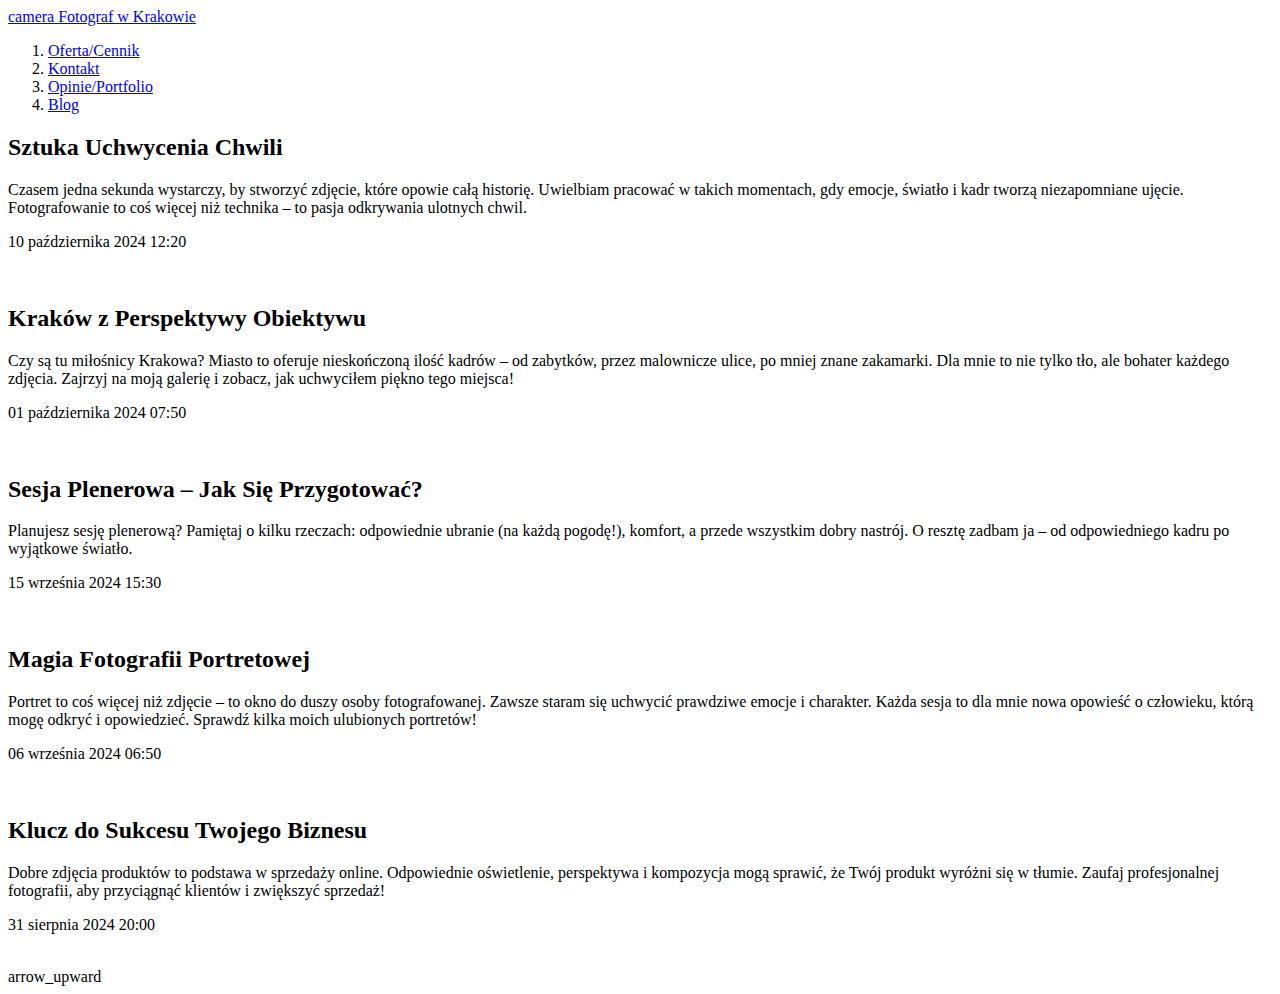
==== blog.html @ 7c650777 "Określenie struktury podstron" ====
<!DOCTYPE html>
<html lang="en">
<head>
    <meta charset="UTF-8">
    <meta name="viewport" content="width=device-width, initial-scale=1.0">
    <meta name="description" content="">
    <meta http-equiv="X-UA-Compatible" content="ie=edge">
    <meta name="keywords" content="">
    <meta name="author" content="">
    <meta name="robots" content="index, follow">
    <meta name="theme-color" content="">
    <title>Fotograf w Krakowie - Sztuka uchwycenia chwili</title>
    <link rel="stylesheet" href="main.css">
</head>
<body>
    <div class="container">
        <header>
            <a href="index.html" class="header link">
                <span class="icon">camera</span>
                <span class="title open-sans-semibold">Fotograf w Krakowie</span>
            </a>
        </header>
        <nav class="menu">
            <ol>
                <li class="item">
                    <a href="cennik.html" class="link">Oferta/Cennik</a>
                </li>
                <li class="item">
                    <a href="kontakt.html" class="link">Kontakt</a>
                </li>
                <li class="item">
                    <a href="opinie.html" class="link">Opinie/Portfolio</a>
                </li>
                <li class="item">
                    <a href="blog.html" class="link">Blog</a>
                </li>
            </ol>
        </nav>
        <main>
            <section class="post">
                <h2 class="subheading">Sztuka Uchwycenia Chwili</h2>
                <p class="text">Czasem jedna sekunda wystarczy, by stworzyć zdjęcie, które opowie całą historię. Uwielbiam 
                pracować w takich momentach, gdy emocje, światło i kadr tworzą niezapomniane ujęcie. Fotografowanie to coś 
                więcej niż technika – to pasja odkrywania ulotnych chwil.</p>
                <p class="timestamp">
                    <span class="date">10 października 2024</span>
                    <span class="time">12:20</span>
                </p>
                <img src="" alt="" class="photo">
            </section>
            <section class="post">
                <h2 class="subheading">Kraków z Perspektywy Obiektywu</h2>
                <p class="text">Czy są tu miłośnicy Krakowa? Miasto to oferuje nieskończoną ilość kadrów – od zabytków, przez
                malownicze ulice, po mniej znane zakamarki. Dla mnie to nie tylko tło, ale bohater każdego zdjęcia. Zajrzyj 
                na moją galerię i zobacz, jak uchwyciłem piękno tego miejsca!</p>
                <p class="timestamp">
                    <span class="date">01 października 2024</span>
                    <span class="time">07:50</span>
                </p>
                <img src="" alt="" class="photo">
            </section>
            <section class="post">
                <h2 class="subheading">Sesja Plenerowa – Jak Się Przygotować?</h2>
                <p class="text">Planujesz sesję plenerową? Pamiętaj o kilku rzeczach: odpowiednie ubranie (na każdą pogodę!), 
                komfort, a przede wszystkim dobry nastrój. O resztę zadbam ja – od odpowiedniego kadru po wyjątkowe światło.</p>
                <p class="timestamp">
                    <span class="date">15 września 2024</span>
                    <span class="time">15:30</span>
                </p>
                <img src="" alt="" class="photo">
            </section>
            <section class="post">
                <h2 class="subheading">Magia Fotografii Portretowej</h2>
                <p class="text">Portret to coś więcej niż zdjęcie – to okno do duszy osoby fotografowanej. Zawsze staram się 
                uchwycić prawdziwe emocje i charakter. Każda sesja to dla mnie nowa opowieść o człowieku, którą mogę odkryć 
                i opowiedzieć. Sprawdź kilka moich ulubionych portretów!</p>
                <p class="timestamp">
                    <span class="date">06 września 2024</span>
                    <span class="time">06:50</span>
                </p>
                <img src="" alt="" class="photo">
            </section>
            <section class="post">
                <h2 class="subheading">Klucz do Sukcesu Twojego Biznesu</h2>
                <p class="text">Dobre zdjęcia produktów to podstawa w sprzedaży online. Odpowiednie oświetlenie, perspektywa
                i kompozycja mogą sprawić, że Twój produkt wyróżni się w tłumie. Zaufaj profesjonalnej fotografii, aby 
                przyciągnąć klientów i zwiększyć sprzedaż!</p>
                <p class="timestamp">
                    <span class="date">31 sierpnia 2024</span>
                    <span class="time">20:00</span>
                </p>
                <img src="" alt="" class="photo">
            </section>
        </main>
        <footer class="icon">arrow_upward</footer>
    </div>    
</body>
</html>
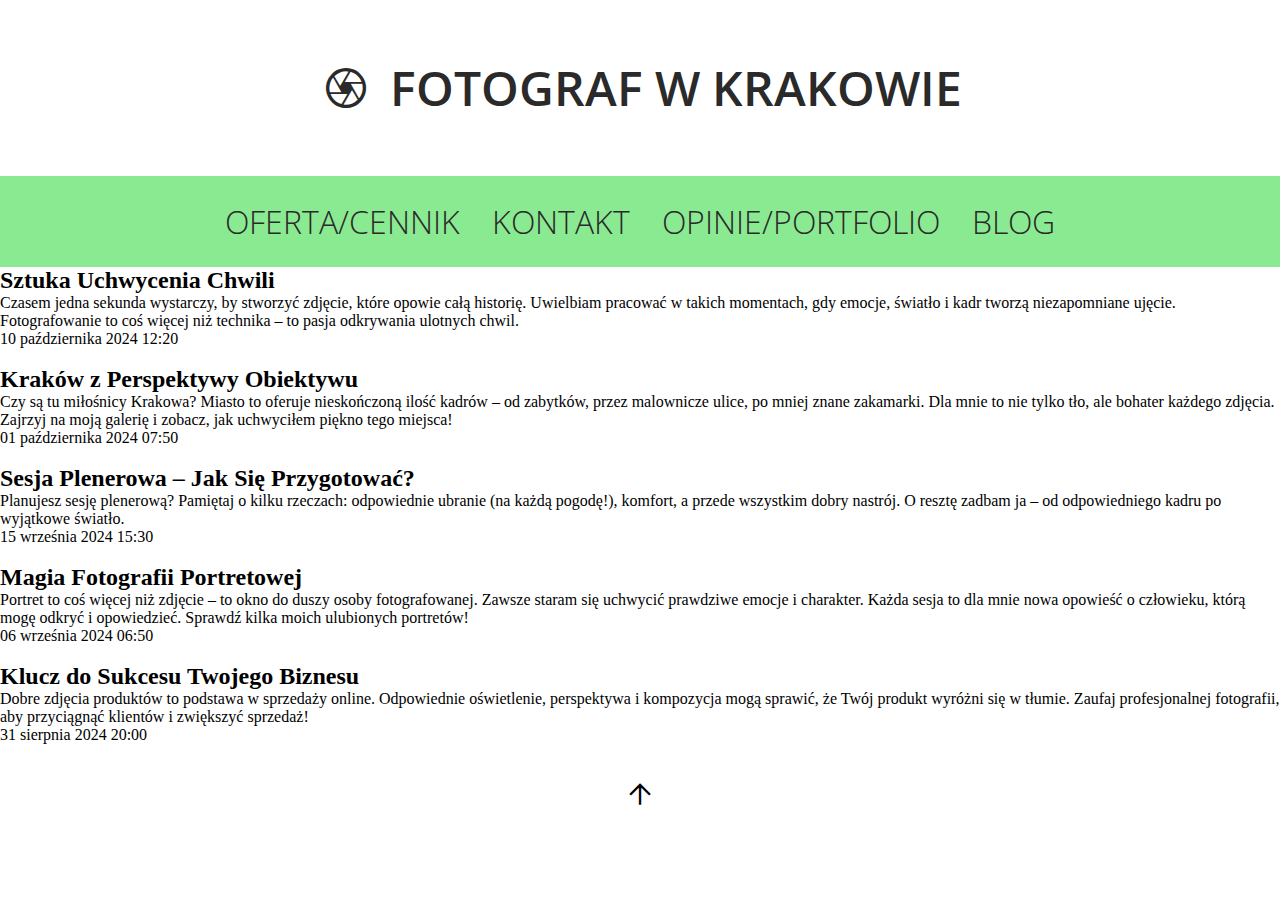
==== commit 000b1f7e: "Zmiana sposobu nadawania stylów" ====
--- a/blog.html
+++ b/blog.html
@@ -20,8 +20,8 @@
                 <span class="title open-sans-semibold">Fotograf w Krakowie</span>
             </a>
         </header>
-        <nav class="menu">
-            <ol>
+        <nav>
+            <ol class="menu open-sans-light">
                 <li class="item">
                     <a href="cennik.html" class="link">Oferta/Cennik</a>
                 </li>
@@ -92,7 +92,7 @@
                 <img src="" alt="" class="photo">
             </section>
         </main>
-        <footer class="icon">arrow_upward</footer>
+        <footer class="icon footer">arrow_upward</footer>
     </div>    
 </body>
 </html>
--- a/main.css
+++ b/main.css
@@ -0,0 +1,262 @@
+/******** CZCIONKI ********/
+
+/* Awaryjnie */
+@font-face {
+  font-family: 'Material Symbols Outlined';
+  font-style: normal;
+  font-weight: 100 700;
+  src: url('./font/material-symbols-outlined.woff2') format('woff2');
+}
+
+/* Alfabet łaciński rozszerzony */
+@font-face {
+  font-family: 'Open Sans';
+  font-style: normal;
+  font-weight: 300 800;
+  font-stretch: 100%;
+  font-display: swap;
+  src: url('./font/open-sans-latin-extended.woff2') format('woff2');
+  unicode-range: U+0100-02BA, U+02BD-02C5, U+02C7-02CC, U+02CE-02D7, U+02DD-02FF, U+0304, U+0308, U+0329, U+1D00-1DBF, 
+    U+1E00-1E9F, U+1EF2-1EFF, U+2020, U+20A0-20AB, U+20AD-20C0, U+2113, U+2C60-2C7F, U+A720-A7FF;
+}
+
+/* Alfabet łaciński */
+@font-face {
+  font-family: 'Open Sans';
+  font-style: normal;
+  font-weight: 300 800;
+  font-stretch: 100%;
+  font-display: swap;
+  src: url('./font/open-sans-latin.woff2') format('woff2');
+  unicode-range: U+0000-00FF, U+0131, U+0152-0153, U+02BB-02BC, U+02C6, U+02DA, U+02DC, U+0304, U+0308, U+0329, U+2000-206F, 
+    U+20AC, U+2122, U+2191, U+2193, U+2212, U+2215, U+FEFF, U+FFFD;
+}
+
+.icon {
+  font-family: 'Material Symbols Outlined';
+  font-weight: normal;
+  font-style: normal;
+  font-size: 24px;
+  line-height: 1;
+  letter-spacing: normal;
+  text-transform: none;
+  display: inline-block;
+  white-space: nowrap;
+  word-wrap: normal;
+  direction: ltr;
+  -webkit-font-feature-settings: 'liga';
+  font-feature-settings: 'liga';
+  -webkit-font-smoothing: antialiased;
+  font-variation-settings: 'FILL' 0, 'wght' 400, 'GRAD' 0, 'opsz' 40;
+  color: inherit
+}
+
+.open-sans-light {
+  font-family: "Open Sans", sans-serif;
+  font-optical-sizing: auto;
+  font-weight: 300;
+  font-style: normal;
+  font-variation-settings: "wdth" 100;
+}
+
+.open-sans-semibold {
+  font-family: "Open Sans", sans-serif;
+  font-optical-sizing: auto;
+  font-weight: 600;
+  font-style: normal;
+  font-variation-settings: "wdth" 100;
+}
+
+/********* NAGŁÓWEK *********/
+
+.header {
+    display: flex;
+    justify-content: center;
+    align-items: center;
+    padding: 40px 0;
+    column-gap: 16px;
+    margin: 0 8px;
+
+    .icon {
+        font-size: 48px;
+        color: #2a2a2a;
+    }
+}
+
+.title {
+    font-size: 48px;
+    line-height: 200%;
+    color: #2A2A2A;
+    text-transform: uppercase;
+}
+
+@media screen and (max-width: 768px) {
+    .header .icon {
+        font-size: 24px;
+    }
+
+    .title {
+        font-size: 24px;
+    }
+}
+
+@media screen and (max-width: 375px) {
+    .header .icon {
+        font-size: 16px;
+    }
+
+    .title {
+        font-size: 16px;
+    }
+}
+
+/*********** MENU ***********/
+
+.menu {
+    display: flex;
+    list-style-type: none;
+    justify-content: center;
+    background-color: #8AEA92;
+    flex-wrap: wrap;
+    padding: 0 16px;
+
+    .link {
+        color: #2a2a2a;
+    }
+}
+
+.item {
+    font-size: 32px;
+    padding: 24px 0;
+    text-transform: uppercase;
+    margin: 0 16px;
+}
+
+@media screen and (max-width: 1024px) {
+    .item {
+        font-size: 24px;
+    }
+}
+
+@media screen and (max-width: 768px) {
+    .item {
+        font-size: 20px;
+    }
+}
+
+@media screen and (max-width: 375px) {
+    .item {
+        font-size: 16px;
+    }
+}
+
+/********** LANDING ***********/
+
+.landing {
+    background-image: url('./image/photo/a-large-building-with-a-lot-of-birds-around-it-by-Aimable-Mugabo.png');
+    background-position: 0 30%;
+    
+    .heading {
+        padding-top: 128px;
+        min-width: 50vw;
+        max-width: 75vw;
+        margin: 0 auto 64px auto;
+    }
+}
+
+@media screen and (max-width: 768px) {
+    .lead {
+        font-size: 16px;
+    }
+}
+
+.lead {
+    background-color: rgba(239, 239, 239, 0.75);
+    font-size: 24px;
+    margin: 0 12.5vw;
+    padding: 8px;
+    border-radius: 8px;
+    min-width: 75vw;
+}
+
+.buttons {
+    display: flex;
+    justify-content: space-evenly;
+    flex-wrap: wrap;
+    margin-top: 88px;
+    padding-bottom: 128px;
+}
+
+.primary, .secondary {
+    padding: 12px 16px;
+    border: none;
+    margin: 8px 32px;
+}
+
+.secondary {
+    background-color: #efefef;
+
+    .link {
+        color: #2A2A2A;
+    }
+}
+
+.primary {
+    background-color: #3E505B;
+    
+    .link {
+        color: #efefef;
+    }
+}
+
+.icon, .cta {
+    font-size: 24px;
+    margin: 0 4px;
+}
+
+/* ********* INNE ********* */
+
+* {
+    box-sizing: border-box;
+    margin: 0;
+    padding: 0;
+}
+
+.link {
+    text-decoration: none;
+    display: flex;
+    justify-content: center;
+    align-items: center;
+}
+
+.heading {
+    font-size: 36px;
+    text-align: center;
+}
+
+@media screen and (max-width: 768px) {
+    .heading {
+        font-size: 28px;
+    }
+
+    .icon, .cta {
+        font-size: 16px;
+    }
+}
+
+@media screen and (max-width: 375px) {
+    .heading {
+        font-size: 20px;
+    }
+}
+
+.icon {
+    user-select: none;
+}
+
+.divider, .footer {
+    font-size: 32px;
+    margin: 16px 0;
+    text-align: center;
+    width: 100vw;
+}
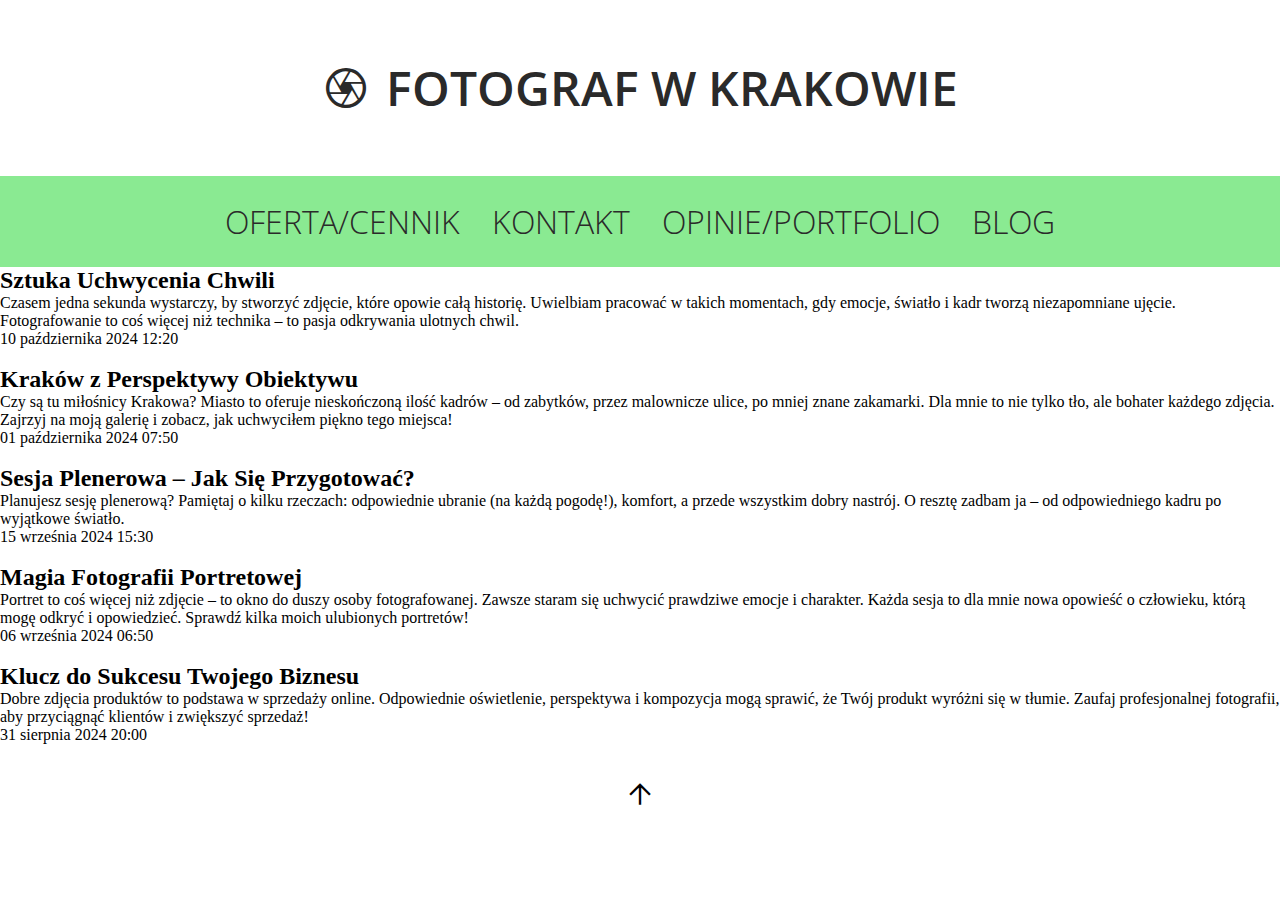
==== commit 7488fb19: "Dodanie nowego pliku ze stylami" ====
--- a/blog.html
+++ b/blog.html
@@ -10,7 +10,7 @@
     <meta name="robots" content="index, follow">
     <meta name="theme-color" content="">
     <title>Fotograf w Krakowie - Sztuka uchwycenia chwili</title>
-    <link rel="stylesheet" href="main.css">
+    <link rel="stylesheet" href="./style/main.css">
 </head>
 <body>
     <div class="container">
--- a/style/main.css
+++ b/style/main.css
@@ -0,0 +1,266 @@
+/******** CZCIONKI ********/
+
+/* Awaryjnie */
+@font-face {
+  font-family: 'Material Symbols Outlined';
+  font-style: normal;
+  font-weight: 100 700;
+  src: url('../font/material-symbols-outlined.woff2') format('woff2');
+}
+
+/* Alfabet łaciński rozszerzony */
+@font-face {
+  font-family: 'Open Sans';
+  font-style: normal;
+  font-weight: 300 800;
+  font-stretch: 100%;
+  font-display: swap;
+  src: url('../font/open-sans-latin-extended.woff2') format('woff2');
+  unicode-range: U+0100-02BA, U+02BD-02C5, U+02C7-02CC, U+02CE-02D7, U+02DD-02FF, U+0304, U+0308, U+0329, U+1D00-1DBF, 
+    U+1E00-1E9F, U+1EF2-1EFF, U+2020, U+20A0-20AB, U+20AD-20C0, U+2113, U+2C60-2C7F, U+A720-A7FF;
+}
+
+/* Alfabet łaciński */
+@font-face {
+  font-family: 'Open Sans';
+  font-style: normal;
+  font-weight: 300 800;
+  font-stretch: 100%;
+  font-display: swap;
+  src: url('../font/open-sans-latin.woff2') format('woff2');
+  unicode-range: U+0000-00FF, U+0131, U+0152-0153, U+02BB-02BC, U+02C6, U+02DA, U+02DC, U+0304, U+0308, U+0329, U+2000-206F, 
+    U+20AC, U+2122, U+2191, U+2193, U+2212, U+2215, U+FEFF, U+FFFD;
+}
+
+.icon {
+  font-family: 'Material Symbols Outlined';
+  font-weight: normal;
+  font-style: normal;
+  font-size: 24px;
+  line-height: 1;
+  letter-spacing: normal;
+  text-transform: none;
+  display: inline-block;
+  white-space: nowrap;
+  word-wrap: normal;
+  direction: ltr;
+  -webkit-font-feature-settings: 'liga';
+  font-feature-settings: 'liga';
+  -webkit-font-smoothing: antialiased;
+  font-variation-settings: 'FILL' 0, 'wght' 400, 'GRAD' 0, 'opsz' 40;
+  color: inherit
+}
+
+.open-sans-light {
+  font-family: "Open Sans", sans-serif;
+  font-optical-sizing: auto;
+  font-weight: 300;
+  font-style: normal;
+  font-variation-settings: "wdth" 100;
+}
+
+.open-sans-semibold {
+  font-family: "Open Sans", sans-serif;
+  font-optical-sizing: auto;
+  font-weight: 600;
+  font-style: normal;
+  font-variation-settings: "wdth" 100;
+}
+
+/********* NAGŁÓWEK *********/
+
+.header {
+    display: flex;
+    justify-content: center;
+    align-items: center;
+    padding: 40px 0;
+    column-gap: 16px;
+    margin: 0 8px;
+
+    .icon {
+        font-size: 48px;
+        color: #2a2a2a;
+    }
+}
+
+.title {
+    font-size: 48px;
+    line-height: 200%;
+    color: #2A2A2A;
+    text-transform: uppercase;
+}
+
+@media screen and (max-width: 768px) {
+    .header .icon {
+        font-size: 24px;
+    }
+
+    .title {
+        font-size: 24px;
+    }
+}
+
+@media screen and (max-width: 375px) {
+    .header .icon {
+        font-size: 16px;
+    }
+
+    .title {
+        font-size: 16px;
+    }
+}
+
+/*********** MENU ***********/
+
+.menu {
+    display: flex;
+    list-style-type: none;
+    justify-content: center;
+    background-color: #8AEA92;
+    flex-wrap: wrap;
+    padding: 0 16px;
+
+    .link {
+        color: #2a2a2a;
+    }
+}
+
+.item {
+    font-size: 32px;
+    padding: 24px 0;
+    text-transform: uppercase;
+    margin: 0 16px;
+}
+
+@media screen and (max-width: 1024px) {
+    .item {
+        font-size: 24px;
+    }
+}
+
+@media screen and (max-width: 768px) {
+    .item {
+        font-size: 20px;
+    }
+}
+
+@media screen and (max-width: 375px) {
+    .item {
+        font-size: 16px;
+    }
+}
+
+/* ******** ZNIŻKA ******** */
+
+.incentive {
+    background-color: #3E505B;
+    padding: 16px 0 48px 0;
+    color: #efefef;
+    
+    .subheader {
+        display: flex;
+        justify-content: center;
+        align-items: center;
+        padding: 32px 0;
+        
+        .heading {
+            text-transform: uppercase;
+            margin-left: 16px;
+            font-size: 32px;
+        }
+
+        .icon {
+            font-size: 32px;
+        }
+    }
+
+    .text {
+        font-size: 24px;
+        margin: 0 72px;
+    }
+
+    .primary {
+        padding: 12px 16px;
+        border: none;
+        margin: 8px 32px;
+        background-color: #8AEA92;
+        display: flex;
+        justify-content: center;
+        align-items: center;
+        margin: 48px auto 0 auto;
+        text-transform: uppercase;
+    }
+
+    .code {
+        text-transform: uppercase;
+    }
+}
+
+@media screen and (max-width: 900px) {
+    .incentive {
+        .subheader {
+            .heading {
+                font-size: 20px;
+            }
+        }
+
+        .text {
+            font-size: 16px;
+        }
+    }
+}
+
+@media screen and (max-width: 500px) {
+    .incentive {
+        .text {
+            margin: 0 32px;
+        }
+    }
+}
+
+/* ********* INNE ********* */
+
+* {
+    box-sizing: border-box;
+    margin: 0;
+    padding: 0;
+}
+
+.link {
+    text-decoration: none;
+    display: flex;
+    justify-content: center;
+    align-items: center;
+}
+
+.heading {
+    font-size: 36px;
+    text-align: center;
+}
+
+@media screen and (max-width: 768px) {
+    .heading {
+        font-size: 28px;
+    }
+
+    .icon, .cta {
+        font-size: 16px;
+    }
+}
+
+@media screen and (max-width: 375px) {
+    .heading {
+        font-size: 20px;
+    }
+}
+
+.icon {
+    user-select: none;
+}
+
+.divider, .footer {
+    font-size: 32px !important;
+    margin: 16px 0 !important;
+    text-align: center;
+    width: 100vw;
+}
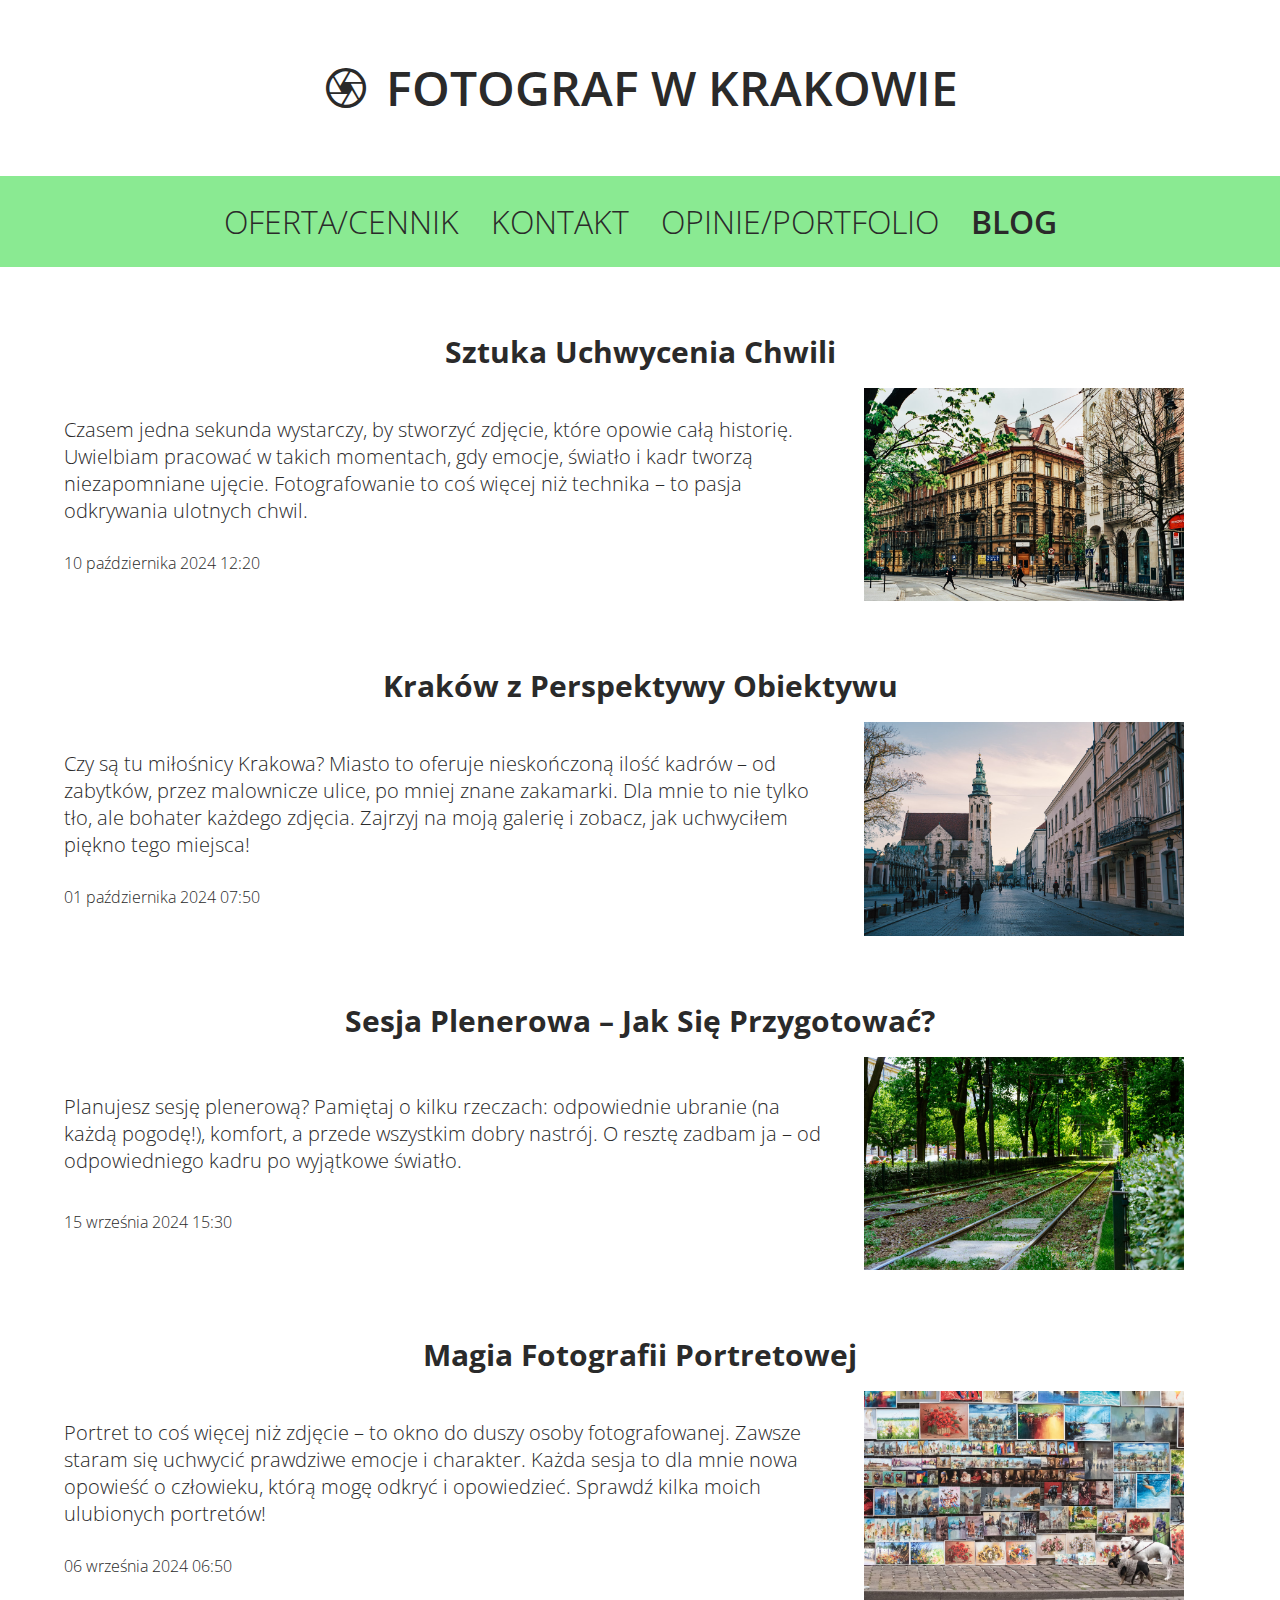
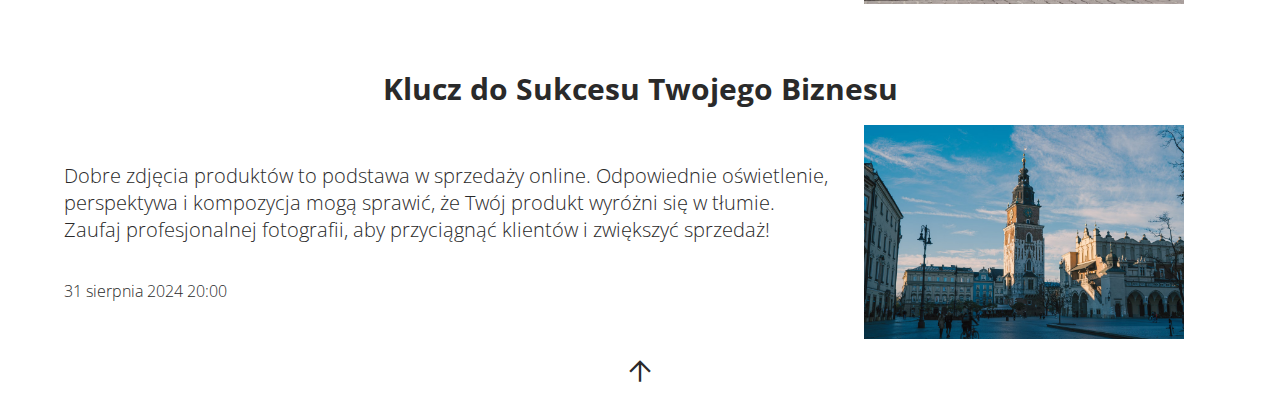
==== commit 703fe57c: "Dodanie bloga i poprawa stylów" ====
--- a/blog.html
+++ b/blog.html
@@ -9,8 +9,20 @@
     <meta name="author" content="">
     <meta name="robots" content="index, follow">
     <meta name="theme-color" content="">
+    <meta name="robots" content="noindex, nofollow">
+    <meta name="author" content="Szymon Hyziak">
+    <meta name="title" content="Fotograf w Krakowie - Sztuka uchwycenia chwili">
+    
     <title>Fotograf w Krakowie - Sztuka uchwycenia chwili</title>
+    
     <link rel="stylesheet" href="./style/main.css">
+    <link rel="stylesheet" href="./style/blog.css">
+    <link rel="shortcut icon" href="./image/favicon.ico" type="image/x-icon">
+    <link rel="apple-touch-icon" href="./image/favicon.ico">
+    
+    <!--[if lt IE 9]>
+            !function(a,b){function c(a,b){var c=a.createElement("p"),d=a.getElementsByTagName("head")[0]||a.documentElement;return c.innerHTML="x<style>"+b+"</style>",d.insertBefore(c.lastChild,d.firstChild)}function d(){var a=t.elements;return"string"==typeof a?a.split(" "):a}function e(a,b){var c=t.elements;"string"!=typeof c&&(c=c.join(" ")),"string"!=typeof a&&(a=a.join(" ")),t.elements=c+" "+a,j(b)}function f(a){var b=s[a[q]];return b||(b={},r++,a[q]=r,s[r]=b),b}function g(a,c,d){if(c||(c=b),l)return c.createElement(a);d||(d=f(c));var e;return e=d.cache[a]?d.cache[a].cloneNode():p.test(a)?(d.cache[a]=d.createElem(a)).cloneNode():d.createElem(a),!e.canHaveChildren||o.test(a)||e.tagUrn?e:d.frag.appendChild(e)}function h(a,c){if(a||(a=b),l)return a.createDocumentFragment();c=c||f(a);for(var e=c.frag.cloneNode(),g=0,h=d(),i=h.length;i>g;g++)e.createElement(h[g]);return e}function i(a,b){b.cache||(b.cache={},b.createElem=a.createElement,b.createFrag=a.createDocumentFragment,b.frag=b.createFrag()),a.createElement=function(c){return t.shivMethods?g(c,a,b):b.createElem(c)},a.createDocumentFragment=Function("h,f","return function(){var n=f.cloneNode(),c=n.createElement;h.shivMethods&&("+d().join().replace(/[\w\-:]+/g,function(a){return b.createElem(a),b.frag.createElement(a),'c("'+a+'")'})+");return n}")(t,b.frag)}function j(a){a||(a=b);var d=f(a);return!t.shivCSS||k||d.hasCSS||(d.hasCSS=!!c(a,"article,aside,dialog,figcaption,figure,footer,header,hgroup,main,nav,section{display:block}mark{background:#FF0;color:#000}template{display:none}")),l||i(a,d),a}var k,l,m="3.7.3",n=a.html5||{},o=/^<|^(?:button|map|select|textarea|object|iframe|option|optgroup)$/i,p=/^(?:a|b|code|div|fieldset|h1|h2|h3|h4|h5|h6|i|label|li|ol|p|q|span|strong|style|table|tbody|td|th|tr|ul)$/i,q="_html5shiv",r=0,s={};!function(){try{var a=b.createElement("a");a.innerHTML="<xyz></xyz>",k="hidden"in a,l=1==a.childNodes.length||function(){b.createElement("a");var a=b.createDocumentFragment();return"undefined"==typeof a.cloneNode||"undefined"==typeof a.createDocumentFragment||"undefined"==typeof a.createElement}()}catch(c){k=!0,l=!0}}();var t={elements:n.elements||"abbr article aside audio bdi canvas data datalist details dialog figcaption figure footer header hgroup main mark meter nav output picture progress section summary template time video",version:m,shivCSS:n.shivCSS!==!1,supportsUnknownElements:l,shivMethods:n.shivMethods!==!1,type:"default",shivDocument:j,createElement:g,createDocumentFragment:h,addElements:e};a.html5=t,j(b),"object"==typeof module&&module.exports&&(module.exports=t)}("undefined"!=typeof window?window:this,document);
+        <![endif]-->
 </head>
 <body>
     <div class="container">
@@ -31,68 +43,94 @@
                 <li class="item">
                     <a href="opinie.html" class="link">Opinie/Portfolio</a>
                 </li>
-                <li class="item">
+                <li class="item open-sans-semibold">
                     <a href="blog.html" class="link">Blog</a>
                 </li>
             </ol>
         </nav>
         <main>
-            <section class="post">
+            <section class="post open-sans-light">
                 <h2 class="subheading">Sztuka Uchwycenia Chwili</h2>
-                <p class="text">Czasem jedna sekunda wystarczy, by stworzyć zdjęcie, które opowie całą historię. Uwielbiam 
-                pracować w takich momentach, gdy emocje, światło i kadr tworzą niezapomniane ujęcie. Fotografowanie to coś 
-                więcej niż technika – to pasja odkrywania ulotnych chwil.</p>
-                <p class="timestamp">
-                    <span class="date">10 października 2024</span>
-                    <span class="time">12:20</span>
-                </p>
-                <img src="" alt="" class="photo">
+                <section class="content">
+                    <section class="description">
+                        <p class="text">Czasem jedna sekunda wystarczy, by stworzyć zdjęcie, które opowie całą historię. Uwielbiam
+                            pracować w takich momentach, gdy emocje, światło i kadr tworzą niezapomniane ujęcie. Fotografowanie to coś
+                            więcej niż technika – to pasja odkrywania ulotnych chwil.</p>
+                        <p class="timestamp">
+                            <span class="date">10 października 2024</span>
+                            <span class="time">12:20</span>
+                        </p>
+                    </section>
+                    <img src="./image/photo/people-walking-near-beige-building-by-Ostap-Senyuk.jpeg" alt="" class="photo">
+                </section>
             </section>
-            <section class="post">
+            <section class="post open-sans-light">
                 <h2 class="subheading">Kraków z Perspektywy Obiektywu</h2>
-                <p class="text">Czy są tu miłośnicy Krakowa? Miasto to oferuje nieskończoną ilość kadrów – od zabytków, przez
-                malownicze ulice, po mniej znane zakamarki. Dla mnie to nie tylko tło, ale bohater każdego zdjęcia. Zajrzyj 
-                na moją galerię i zobacz, jak uchwyciłem piękno tego miejsca!</p>
-                <p class="timestamp">
-                    <span class="date">01 października 2024</span>
-                    <span class="time">07:50</span>
-                </p>
-                <img src="" alt="" class="photo">
+                <section class="content">
+                    <section class="description">
+                        <p class="text">Czy są tu miłośnicy Krakowa? Miasto to oferuje nieskończoną ilość kadrów – od zabytków, przez
+                            malownicze ulice, po mniej znane zakamarki. Dla mnie to nie tylko tło, ale bohater każdego zdjęcia. Zajrzyj
+                            na moją galerię i zobacz, jak uchwyciłem piękno tego miejsca!</p>
+                        <p class="timestamp">
+                            <span class="date">01 października 2024</span>
+                            <span class="time">07:50</span>
+                        </p>
+                    </section>
+                    <img src="./image/photo/people-walking-on-sidewalk-near-buildings-during-daytime-by-Takenori-Okada.jpeg" alt=""
+                        class="photo">
+                </section>
             </section>
-            <section class="post">
+            <section class="post open-sans-light">
                 <h2 class="subheading">Sesja Plenerowa – Jak Się Przygotować?</h2>
-                <p class="text">Planujesz sesję plenerową? Pamiętaj o kilku rzeczach: odpowiednie ubranie (na każdą pogodę!), 
-                komfort, a przede wszystkim dobry nastrój. O resztę zadbam ja – od odpowiedniego kadru po wyjątkowe światło.</p>
-                <p class="timestamp">
-                    <span class="date">15 września 2024</span>
-                    <span class="time">15:30</span>
-                </p>
-                <img src="" alt="" class="photo">
+                <section class="content">
+                    <section class="description">
+                        <p class="text">Planujesz sesję plenerową? Pamiętaj o kilku rzeczach: odpowiednie ubranie (na każdą pogodę!),
+                            komfort, a przede wszystkim dobry nastrój. O resztę zadbam ja – od odpowiedniego kadru po wyjątkowe światło.</p>
+                        <p class="timestamp">
+                            <span class="date">15 września 2024</span>
+                            <span class="time">15:30</span>
+                        </p>
+                    </section>
+                    <img src="./image/photo/train-rail-near-green-trees-during-daytime-by-Ostap-Senyuk.jpeg" alt="" class="photo">
+                </section>
             </section>
-            <section class="post">
+            <section class="post open-sans-light">
                 <h2 class="subheading">Magia Fotografii Portretowej</h2>
-                <p class="text">Portret to coś więcej niż zdjęcie – to okno do duszy osoby fotografowanej. Zawsze staram się 
-                uchwycić prawdziwe emocje i charakter. Każda sesja to dla mnie nowa opowieść o człowieku, którą mogę odkryć 
-                i opowiedzieć. Sprawdź kilka moich ulubionych portretów!</p>
-                <p class="timestamp">
-                    <span class="date">06 września 2024</span>
-                    <span class="time">06:50</span>
-                </p>
-                <img src="" alt="" class="photo">
+                <section class="content">
+                    <section class="description">
+                        <p class="text">Portret to coś więcej niż zdjęcie – to okno do duszy osoby fotografowanej. Zawsze staram się
+                            uchwycić prawdziwe emocje i charakter. Każda sesja to dla mnie nowa opowieść o człowieku, którą mogę odkryć
+                            i opowiedzieć. Sprawdź kilka moich ulubionych portretów!</p>
+                        <p class="timestamp">
+                            <span class="date">06 września 2024</span>
+                            <span class="time">06:50</span>
+                        </p>
+                    </section>
+                    <img src="./image/photo/white-blue-and-black-wall-art-by-Carlos-Torres.jpeg" alt="" class="photo">
+                </section>
             </section>
-            <section class="post">
+            <section class="post open-sans-light">
                 <h2 class="subheading">Klucz do Sukcesu Twojego Biznesu</h2>
-                <p class="text">Dobre zdjęcia produktów to podstawa w sprzedaży online. Odpowiednie oświetlenie, perspektywa
-                i kompozycja mogą sprawić, że Twój produkt wyróżni się w tłumie. Zaufaj profesjonalnej fotografii, aby 
-                przyciągnąć klientów i zwiększyć sprzedaż!</p>
-                <p class="timestamp">
-                    <span class="date">31 sierpnia 2024</span>
-                    <span class="time">20:00</span>
-                </p>
-                <img src="" alt="" class="photo">
+                <section class="content">
+                    <section class="description">
+                        <p class="text">Dobre zdjęcia produktów to podstawa w sprzedaży online. Odpowiednie oświetlenie, perspektywa
+                            i kompozycja mogą sprawić, że Twój produkt wyróżni się w tłumie. Zaufaj profesjonalnej fotografii, aby
+                            przyciągnąć klientów i zwiększyć sprzedaż!</p>
+                        <p class="timestamp">
+                            <span class="date">31 sierpnia 2024</span>
+                            <span class="time">20:00</span>
+                        </p>
+                    </section>
+                    <img 
+                        src="./image/photo/white-concrete-building-under-blue-sky-during-daytime-by-Takenori-Okada.jpg" 
+                        alt=""
+                        class="photo"
+                    >
+                </section>
             </section>
         </main>
         <footer class="icon footer">arrow_upward</footer>
     </div>    
+    <script src="js/index.js"></script>
 </body>
 </html>
--- a/style/main.css
+++ b/style/main.css
@@ -76,7 +76,8 @@
     padding: 40px 0;
     column-gap: 16px;
     margin: 0 8px;
-
+    cursor: pointer;
+    
     .icon {
         font-size: 48px;
         color: #2a2a2a;
@@ -119,6 +120,7 @@
     background-color: #8AEA92;
     flex-wrap: wrap;
     padding: 0 16px;
+    user-select: none;
 
     .link {
         color: #2a2a2a;
@@ -162,11 +164,13 @@
         justify-content: center;
         align-items: center;
         padding: 32px 0;
+        color: #efefef;
         
         .heading {
             text-transform: uppercase;
             margin-left: 16px;
             font-size: 32px;
+            color: #efefef;
         }
 
         .icon {
@@ -177,6 +181,7 @@
     .text {
         font-size: 24px;
         margin: 0 72px;
+        color: #efefef;
     }
 
     .primary {
@@ -189,10 +194,13 @@
         align-items: center;
         margin: 48px auto 0 auto;
         text-transform: uppercase;
+        cursor: pointer;
+        user-select: none;
     }
 
     .code {
         text-transform: uppercase;
+        color: #efefef;
     }
 }
 
@@ -224,6 +232,11 @@
     box-sizing: border-box;
     margin: 0;
     padding: 0;
+    color: #2a2a2a;
+}
+
+html {
+    overflow-x: hidden;
 }
 
 .link {
@@ -263,4 +276,5 @@
     margin: 16px 0 !important;
     text-align: center;
     width: 100vw;
-}
+    cursor: pointer;
+}
--- a/style/blog.css
+++ b/style/blog.css
@@ -0,0 +1,64 @@
+/********** BLOG ***********/
+
+.post {
+    font-size: 20px;
+    margin: 0 5vw;
+
+    .photo {
+        width: 25vw;
+        margin: 0 2.5vw;
+    }
+
+    .subheading {
+        text-align: center;
+        margin: 64px 0 16px 0;
+    }
+
+    .timestamp {
+        font-size: 16px;
+    }
+    
+    .content {
+        display: flex;
+        flex-direction: row;
+        justify-content: center;
+    }
+
+    .description {
+        width: 60vw;
+        display: flex;
+        flex-direction: column;
+        justify-content: space-evenly;
+    }
+}
+
+@media screen and (max-width: 900px) {
+    .post {
+        font-size: 16px;
+
+        .description {
+            width: 40vw;
+        }
+
+        .photo {
+            width: 35vw;
+        }
+    }
+}
+
+@media screen and (max-width: 750px) {
+    .post {
+        .content {
+            flex-direction: column;
+            align-items: center;
+        }
+
+        .description, .photo {
+            width: 80vw;
+        }
+
+        .timestamp {
+            margin: 16px 0;
+        }
+    }
+}
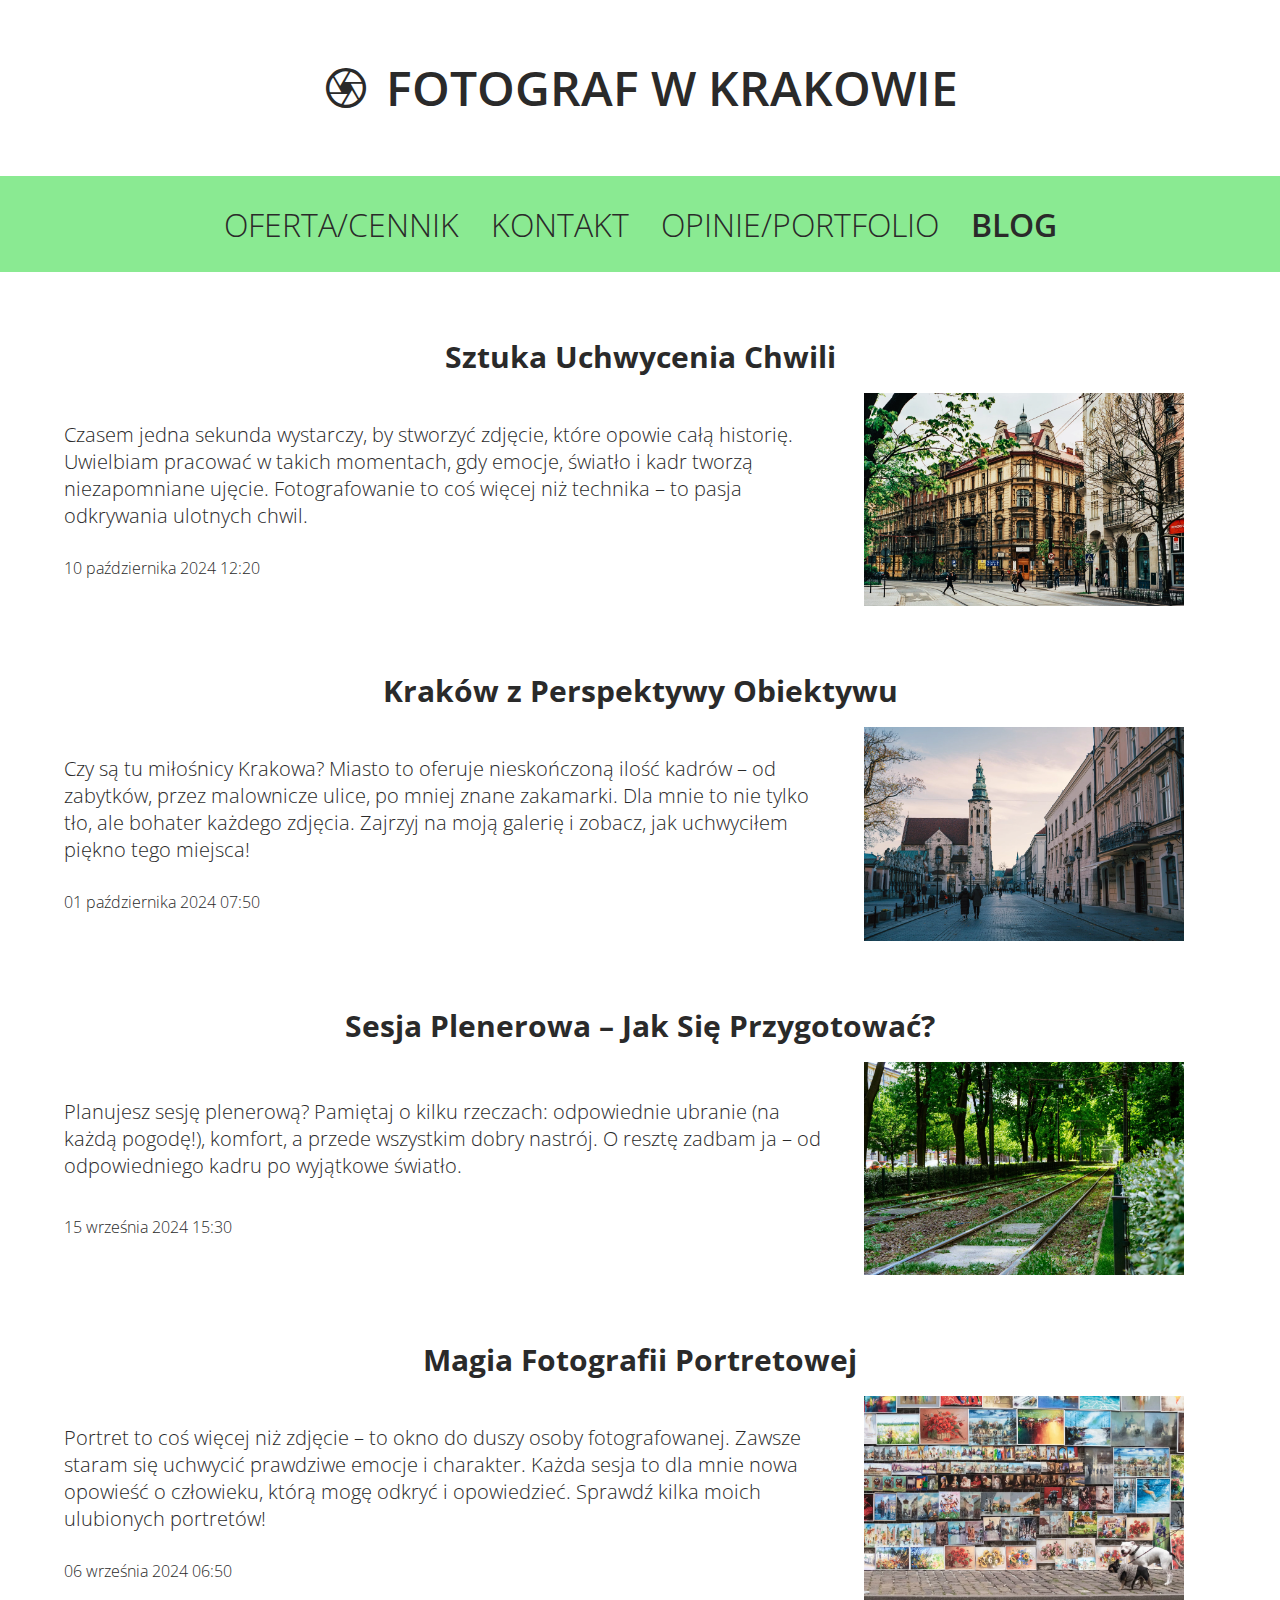
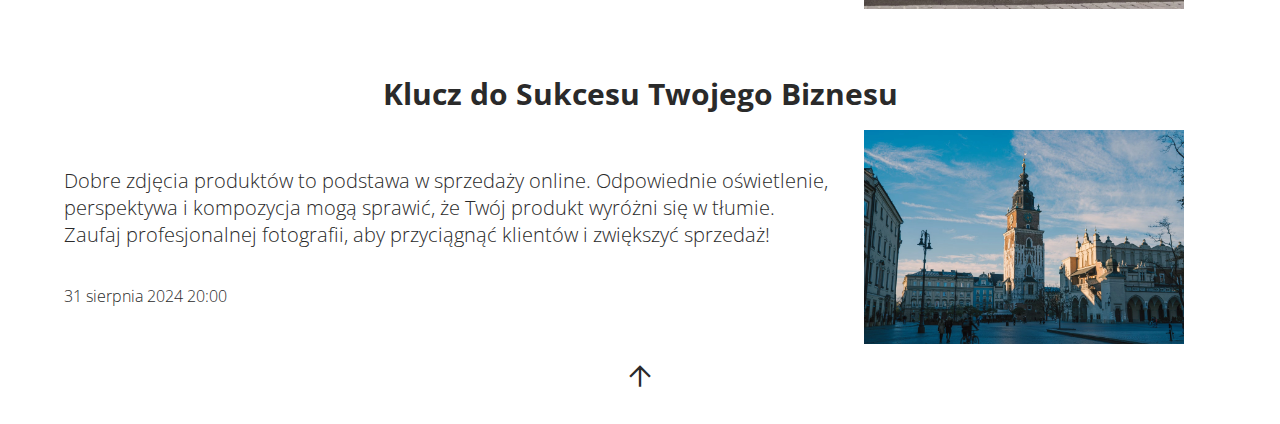
==== commit aecc25f6: "Wprowadzenie poprawek z audytu Lighthouse" ====
--- a/blog.html
+++ b/blog.html
@@ -3,7 +3,7 @@
 <head>
     <meta charset="UTF-8">
     <meta name="viewport" content="width=device-width, initial-scale=1.0">
-    <meta name="description" content="">
+    <meta name="description" content="Czasem jedna sekunda wystarczy, by stworzyć zdjęcie, które opowie całą historię.">
     <meta http-equiv="X-UA-Compatible" content="ie=edge">
     <meta name="keywords" content="">
     <meta name="author" content="">
@@ -15,8 +15,16 @@
     
     <title>Fotograf w Krakowie - Sztuka uchwycenia chwili</title>
     
-    <link rel="stylesheet" href="./style/main.css">
-    <link rel="stylesheet" href="./style/blog.css">
+    <link rel="preload" href="./style/main.css" as="style" onload="this.onload=null;this.rel='stylesheet'">
+    <noscript>
+        <link rel="stylesheet" href="./style/main.css">
+    </noscript>
+
+    <link rel="preload" href="./style/blog.css" as="style" onload="this.onload=null;this.rel='stylesheet'">
+    <noscript>
+        <link rel="stylesheet" href="./style/blog.css">
+    </noscript>
+
     <link rel="shortcut icon" href="./image/favicon.ico" type="image/x-icon">
     <link rel="apple-touch-icon" href="./image/favicon.ico">
     
@@ -27,7 +35,7 @@
 <body>
     <div class="container">
         <header>
-            <a href="index.html" class="header link">
+            <a href="index.html" class="header link touch-target">
                 <span class="icon">camera</span>
                 <span class="title open-sans-semibold">Fotograf w Krakowie</span>
             </a>
@@ -35,16 +43,16 @@
         <nav>
             <ol class="menu open-sans-light">
                 <li class="item">
-                    <a href="cennik.html" class="link">Oferta/Cennik</a>
+                    <a href="cennik.html" class="link touch-target">Oferta/Cennik</a>
                 </li>
                 <li class="item">
-                    <a href="kontakt.html" class="link">Kontakt</a>
+                    <a href="kontakt.html" class="link touch-target">Kontakt</a>
                 </li>
                 <li class="item">
-                    <a href="opinie.html" class="link">Opinie/Portfolio</a>
+                    <a href="opinie.html" class="link touch-target">Opinie/Portfolio</a>
                 </li>
                 <li class="item open-sans-semibold">
-                    <a href="blog.html" class="link">Blog</a>
+                    <a href="blog.html" class="link touch-target">Blog</a>
                 </li>
             </ol>
         </nav>
@@ -61,7 +69,7 @@
                             <span class="time">12:20</span>
                         </p>
                     </section>
-                    <img src="./image/photo/people-walking-near-beige-building-by-Ostap-Senyuk.jpeg" alt="" class="photo">
+                    <img src="./image/photo/people-walking-near-beige-building-by-Ostap-Senyuk.webp" alt="" class="photo">
                 </section>
             </section>
             <section class="post open-sans-light">
@@ -76,7 +84,7 @@
                             <span class="time">07:50</span>
                         </p>
                     </section>
-                    <img src="./image/photo/people-walking-on-sidewalk-near-buildings-during-daytime-by-Takenori-Okada.jpeg" alt=""
+                    <img src="./image/photo/people-walking-on-sidewalk-near-buildings-during-daytime-by-Takenori-Okada.webp" alt=""
                         class="photo">
                 </section>
             </section>
@@ -91,7 +99,7 @@
                             <span class="time">15:30</span>
                         </p>
                     </section>
-                    <img src="./image/photo/train-rail-near-green-trees-during-daytime-by-Ostap-Senyuk.jpeg" alt="" class="photo">
+                    <img src="./image/photo/train-rail-near-green-trees-during-daytime-by-Ostap-Senyuk.webp" alt="" class="photo">
                 </section>
             </section>
             <section class="post open-sans-light">
@@ -106,7 +114,7 @@
                             <span class="time">06:50</span>
                         </p>
                     </section>
-                    <img src="./image/photo/white-blue-and-black-wall-art-by-Carlos-Torres.jpeg" alt="" class="photo">
+                    <img src="./image/photo/white-blue-and-black-wall-art-by-Carlos-Torres.webp" alt="" class="photo">
                 </section>
             </section>
             <section class="post open-sans-light">
@@ -122,15 +130,15 @@
                         </p>
                     </section>
                     <img 
-                        src="./image/photo/white-concrete-building-under-blue-sky-during-daytime-by-Takenori-Okada.jpg" 
+                        src="./image/photo/white-concrete-building-under-blue-sky-during-daytime-by-Takenori-Okada.webp" 
                         alt=""
                         class="photo"
                     >
                 </section>
             </section>
         </main>
-        <footer class="icon footer">arrow_upward</footer>
+        <footer class="icon footer touch-target arrow_upward">arrow_upward</footer>
     </div>    
-    <script src="js/index.js"></script>
+    <script async src="js/index.js"></script>
 </body>
 </html>
--- a/style/main.css
+++ b/style/main.css
@@ -278,3 +278,8 @@
     width: 100vw;
     cursor: pointer;
 }
+
+.touch-target {
+    min-width: 48px;
+    min-height: 48px;
+}
--- a/style/main.css
+++ b/style/main.css
@@ -278,3 +278,8 @@
     width: 100vw;
     cursor: pointer;
 }
+
+.touch-target {
+    min-width: 48px;
+    min-height: 48px;
+}
